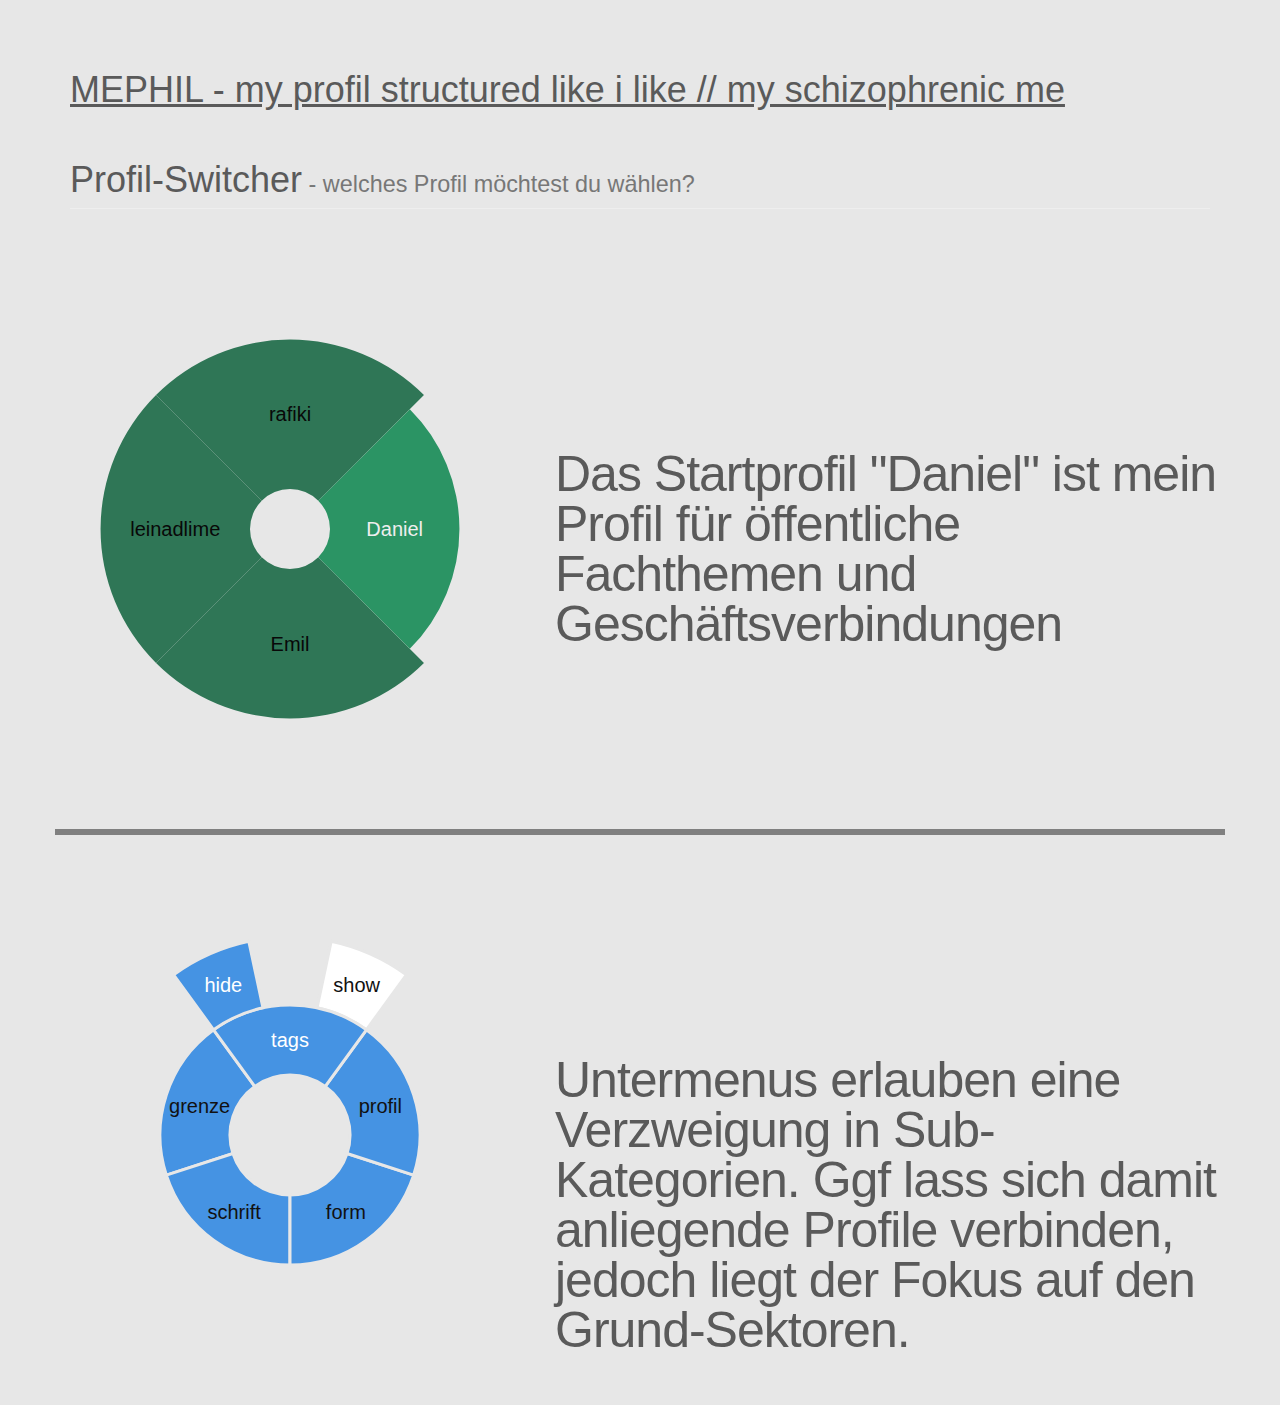
==== index.html @ 98ea05b8 "playing aroung with web nav" ====
﻿<!DOCTYPE html>
<html lang="en">
<head>
    <meta charset="utf-8" />
    <meta http-equiv="X-UA-Compatible" content="IE=edge" />
    <meta name="viewport" content="width=device-width, initial-scale=1" />
    <meta name="description" content="usage for wheelnav.js from gabor berkesi" />
    <meta name="keywords" content="profil menu" />
    <meta name="author" content="" />
    <link rel="shortcut icon" href="favicon.png">

    <title>Mefil - my profil</title>

    <!-- Bootstrap core CSS -->
    <link href="css/bootstrap.min.css" rel="stylesheet">
    <link href="css/index.css" rel="stylesheet">

    <script src="js/raphael.min.js"></script>
    <script src="js/raphael.icons.min.js"></script>
    <script src="js/wheelnav.min.js"></script>
    <script src="js/documentation.min.js"></script>
    <script type="text/javascript">

        var tabWheel;
        var pieWheel;
        var navWheel;

        window.onload = function () {

            createNavBar("", "ProfilSwitcher");

            //Default wheel
            tabWheel = new wheelnav("tabWheel");
            //tabWheel.centerY = 145;
            //tabWheel.wheelRadius = 115;
            //tabWheel.navAngle = 45;

            if (document.documentElement.clientWidth < 480) {
                tabWheel.navAngle = 90;
            }

            tabWheel.colors = new Array("#2b9464");
            tabWheel.titleFont = "20px Helvetica, Arial, sans-serif";

            tabWheel.animateeffect = "easeOut";
            tabWheel.animatetime = 700;

            tabWheel.slicePathCustom = slicePath().DonutSliceCustomization();
            tabWheel.slicePathCustom.minRadiusPercent = 0.2;
            tabWheel.slicePathCustom.maxRadiusPercent = 0.9472;
            tabWheel.sliceSelectedPathCustom = slicePath().DonutSliceCustomization();
            tabWheel.sliceSelectedPathCustom.minRadiusPercent = 0.2;
            tabWheel.sliceSelectedPathCustom.maxRadiusPercent = 0.8472;
            tabWheel.slicePathFunction = slicePath().DonutSlice;
            //tabWheel.sliceSelectedPathFunction = slicePath().DonutSlice;
            //tabWheel.sliceSelectedTransformFunction = sliceTransform().MoveMiddleTransform;
            //tabWheel.sliceSelectedTransformCustom = sliceTransform().sliceTransformCustomization();
            //tabWheel.sliceSelectedTransformCustom.scaleString = "s1.5";

            tabWheel.rotateRound = true;
            tabWheel.initWheel(["Daniel", "Emil", "leinadlime", "rafiki"]);

            tabWheel.navItems[3].sliceSelectedTransformFunction = sliceTransform().RotateTitleTransform;

            tabWheel.slicePathAttr = { fill: "#2f7656", stroke: "#E7E7E7", "stroke-width": 0, cursor: 'pointer' };
            tabWheel.sliceHoverAttr = { fill: "#2b9464", stroke: "#E7E7E7", "stroke-width": 0, cursor: 'pointer' };
            tabWheel.sliceSelectedAttr = { fill: "#2b9464", stroke: "#E7E7E7", "stroke-width": 0, cursor: 'default' };

            tabWheel.titleAttr = { font: tabWheel.titleFont, fill: "#080808", stroke: "none", cursor: 'pointer' };
            tabWheel.titleHoverAttr = { font: tabWheel.titleFont, fill: "#EEE", cursor: 'pointer', stroke: "none" };
            tabWheel.titleSelectedAttr = { font: tabWheel.titleFont, fill: "#EEE", cursor: 'default' };

            tabWheel.createWheel();

            
            createTabHandler(tabWheel.navItems[0].navItem, "tabDefaultNav", "tabDefault");
            createTabHandler(tabWheel.navItems[1].navItem, "tabDefaultNav", "tabJS");
            createTabHandler(tabWheel.navItems[2].navItem, "tabDefaultNav", "tabCSS");
            createTabHandler(tabWheel.navItems[3].navItem, "tabDefaultNav", "tabSVG");

          
            //Sub menu
            createSubMenu();
            
                    };

        function createSubMenu() {

            this.wheelnavMenu = new wheelnav("subWheel");

            this.subMenuRadius = this.wheelnavMenu.wheelRadius;

            this.wheelnavMenu.slicePathFunction = slicePath().DonutSlice;
            this.wheelnavMenu.slicePathCustom = new DonutSliceCustomization();
            this.wheelnavMenu.slicePathCustom.minRadiusPercent = 0.3;
            this.wheelnavMenu.slicePathCustom.maxRadiusPercent = 0.65;
            this.wheelnavMenu.sliceSelectedPathFunction = slicePath().DonutSlice;
            this.wheelnavMenu.sliceSelectedPathCustom = new DonutSliceCustomization();
            this.wheelnavMenu.sliceSelectedPathCustom.minRadiusPercent = 0.3;
            this.wheelnavMenu.sliceSelectedPathCustom.maxRadiusPercent = 0.65;

            this.wheelnavMenu.colors = new Array("#FFF");

            this.wheelnavSubMenu = new wheelnav("subWheelMenu", this.wheelnavMenu.raphael);

            this.wheelnavSubMenu.slicePathFunction = slicePath().DonutSlice;
            this.wheelnavSubMenu.slicePathCustom = new DonutSliceCustomization();
            this.wheelnavSubMenu.slicePathCustom.minRadiusPercent = 0.65;
            this.wheelnavSubMenu.slicePathCustom.maxRadiusPercent = 1;
            this.wheelnavSubMenu.sliceSelectedPathFunction = slicePath().DonutSlice;
            this.wheelnavSubMenu.sliceSelectedPathCustom = new DonutSliceCustomization();
            this.wheelnavSubMenu.sliceSelectedPathCustom.minRadiusPercent = 0.65;
            this.wheelnavSubMenu.sliceSelectedPathCustom.maxRadiusPercent = 1;

            this.wheelnavSubMenu.colors = new Array("#FFF");
            this.wheelnavSubMenu.currentPercent = 0.01;
            this.wheelnavSubMenu.minPercent = 0.6;

            this.wheelnavMenu.clickModeRotate = false;
            this.wheelnavMenu.navAngle = -90;

            this.wheelnavSubMenu.clickModeRotate = false;
            this.wheelnavSubMenu.navAngle = -90;
            this.wheelnavSubMenu.multiSelect = true;

            this.wheelnavMenu.createWheel(["tags", "profil", "form", "schrift", "grenze"]);
            this.wheelnavSubMenu.createWheel([null, "show", "erotik", "freizeit", "business", icon.opensource, icon.gear, icon.flickr, "12px", "15px", "18px", "thin", "thick", "none", "hide"]);

            var thisWheelnavMenu = this.wheelnavMenu;
            var thisWheelnavSubMenu = this.wheelnavSubMenu;

            this.wheelnavMenu.navItems[0].navigateFunction = function () { showSubMenu(thisWheelnavSubMenu, 0); };
            this.wheelnavMenu.navItems[1].navigateFunction = function () { showSubMenu(thisWheelnavSubMenu, 2); };
            this.wheelnavMenu.navItems[2].navigateFunction = function () { showSubMenu(thisWheelnavSubMenu, 5); };
            this.wheelnavMenu.navItems[3].navigateFunction = function () { showSubMenu(thisWheelnavSubMenu, 8); };
            this.wheelnavMenu.navItems[4].navigateFunction = function () { showSubMenu(thisWheelnavSubMenu, 11); };

            this.wheelnavSubMenu.navItems[1].navigateFunction = function () { showAllSubMenu(); };
            this.wheelnavSubMenu.navItems[14].navigateFunction = function () { hideAllSubMenu(); };

            this.wheelnavSubMenu.navItems[2].navigateFunction = function () { refreshAllSubMenu(thisWheelnavMenu, thisWheelnavSubMenu, "color1"); };
            this.wheelnavSubMenu.navItems[3].navigateFunction = function () { refreshAllSubMenu(thisWheelnavMenu, thisWheelnavSubMenu, "color2"); };
            this.wheelnavSubMenu.navItems[4].navigateFunction = function () { refreshAllSubMenu(thisWheelnavMenu, thisWheelnavSubMenu, "color3"); };

            this.wheelnavSubMenu.navItems[5].navigateFunction = function () { refreshAllSubMenu(thisWheelnavMenu, thisWheelnavSubMenu, "shape1"); };
            this.wheelnavSubMenu.navItems[6].navigateFunction = function () { refreshAllSubMenu(thisWheelnavMenu, thisWheelnavSubMenu, "shape2"); };
            this.wheelnavSubMenu.navItems[7].navigateFunction = function () { refreshAllSubMenu(thisWheelnavMenu, thisWheelnavSubMenu, "shape3"); };

            this.wheelnavSubMenu.navItems[8].navigateFunction = function () { refreshAllSubMenu(thisWheelnavMenu, thisWheelnavSubMenu, "font1"); };
            this.wheelnavSubMenu.navItems[9].navigateFunction = function () { refreshAllSubMenu(thisWheelnavMenu, thisWheelnavSubMenu, "font2"); };
            this.wheelnavSubMenu.navItems[10].navigateFunction = function () { refreshAllSubMenu(thisWheelnavMenu, thisWheelnavSubMenu, "font3"); };

            this.wheelnavSubMenu.navItems[11].navigateFunction = function () { refreshAllSubMenu(thisWheelnavMenu, thisWheelnavSubMenu, "stroke1"); };
            this.wheelnavSubMenu.navItems[12].navigateFunction = function () { refreshAllSubMenu(thisWheelnavMenu, thisWheelnavSubMenu, "stroke2"); };
            this.wheelnavSubMenu.navItems[13].navigateFunction = function () { refreshAllSubMenu(thisWheelnavMenu, thisWheelnavSubMenu, "stroke3"); };
            
            refreshAllSubMenu(thisWheelnavMenu, thisWheelnavSubMenu, "color3");
            refreshAllSubMenu(thisWheelnavMenu, thisWheelnavSubMenu, "shape1");
            refreshAllSubMenu(thisWheelnavMenu, thisWheelnavSubMenu, "font2");
            refreshAllSubMenu(thisWheelnavMenu, thisWheelnavSubMenu, "stroke2");

            this.wheelnavSubMenu.navItems[4].selected = true;
            this.wheelnavSubMenu.navItems[5].selected = true;
            this.wheelnavSubMenu.navItems[9].selected = true;
            this.wheelnavSubMenu.navItems[12].selected = true;
            showSubMenu(thisWheelnavSubMenu, 0);
        };

        function showSubMenu(thisWheelnavSubMenu, itemIndex) {

            hideAllSubMenu();

            thisWheelnavSubMenu.slicePathAttr = { opacity: 1, fill: "#FFF", "stroke-width": menuStrokeWidth, stroke: menuStroke };
            thisWheelnavSubMenu.sliceHoverAttr = { opacity: 1, fill: menuColor, "stroke-width": menuStrokeWidth, stroke: menuStroke };
            thisWheelnavSubMenu.sliceSelectedAttr = { opacity: 1, fill: menuColor, "stroke-width": menuStrokeWidth, stroke: menuStroke };

            this.wheelnavSubMenu.navItems[itemIndex].slicePathAttr = { opacity: 1, fill: "#FFF", "stroke-width": menuStrokeWidth, stroke: menuStroke, cursor: 'default' };
            this.wheelnavSubMenu.navItems[itemIndex].sliceHoverAttr = { opacity: 1, fill: menuColor, "stroke-width": menuStrokeWidth, stroke: menuStroke, cursor: 'pointer' };
            this.wheelnavSubMenu.navItems[itemIndex].sliceSelectedAttr = { opacity: 1, fill: menuColor, "stroke-width": menuStrokeWidth, stroke: menuStroke, cursor: 'default' };
            this.wheelnavSubMenu.navItems[itemIndex].titleAttr = { opacity: 1, font: menuFont, fill: "#111", cursor: 'default', stroke: "none" };
            this.wheelnavSubMenu.navItems[itemIndex].titleHoverAttr = { opacity: 1, font: menuFont, fill: "#111", cursor: 'pointer', stroke: "none" };
            this.wheelnavSubMenu.navItems[itemIndex].titleSelectedAttr = { opacity: 1, font: menuFont, fill: "#FFF", cursor: 'default', stroke: "none" };
            this.wheelnavSubMenu.navItems[itemIndex].refreshNavItem();

            this.wheelnavSubMenu.navItems[itemIndex + 1].slicePathAttr = { opacity: 1, fill: "#FFF", "stroke-width": menuStrokeWidth, stroke: menuStroke, cursor: 'default' };
            this.wheelnavSubMenu.navItems[itemIndex + 1].sliceHoverAttr = { opacity: 1, fill: menuColor, "stroke-width": menuStrokeWidth, stroke: menuStroke, cursor: 'pointer' };
            this.wheelnavSubMenu.navItems[itemIndex + 1].sliceSelectedAttr = { opacity: 1, fill: menuColor, "stroke-width": menuStrokeWidth, stroke: menuStroke, cursor: 'default' };
            this.wheelnavSubMenu.navItems[itemIndex + 1].titleAttr = { opacity: 1, font: menuFont, fill: "#111", cursor: 'default', stroke: "none" };
            this.wheelnavSubMenu.navItems[itemIndex + 1].titleHoverAttr = { opacity: 1, font: menuFont, fill: "#111", cursor: 'pointer', stroke: "none" };
            this.wheelnavSubMenu.navItems[itemIndex + 1].titleSelectedAttr = { opacity: 1, font: menuFont, fill: "#FFF", cursor: 'default', stroke: "none" };
            this.wheelnavSubMenu.navItems[itemIndex + 1].refreshNavItem();

            if (itemIndex == 0) {
                itemIndex = 12;
            }

            this.wheelnavSubMenu.navItems[itemIndex + 2].slicePathAttr = { opacity: 1, fill: "#FFF", "stroke-width": menuStrokeWidth, stroke: menuStroke, cursor: 'default' };
            this.wheelnavSubMenu.navItems[itemIndex + 2].sliceHoverAttr = { opacity: 1, fill: menuColor, "stroke-width": menuStrokeWidth, stroke: menuStroke, cursor: 'pointer' };
            this.wheelnavSubMenu.navItems[itemIndex + 2].sliceSelectedAttr = { opacity: 1, fill: menuColor, "stroke-width": menuStrokeWidth, stroke: menuStroke, cursor: 'default' };
            this.wheelnavSubMenu.navItems[itemIndex + 2].titleAttr = { opacity: 1, font: menuFont, fill: "#111", cursor: 'default', stroke: "none" };
            this.wheelnavSubMenu.navItems[itemIndex + 2].titleHoverAttr = { opacity: 1, font: menuFont, fill: "#111", cursor: 'pointer', stroke: "none" };
            this.wheelnavSubMenu.navItems[itemIndex + 2].titleSelectedAttr = { opacity: 1, font: menuFont, fill: "#FFF", cursor: 'default', stroke: "none" };
            this.wheelnavSubMenu.navItems[itemIndex + 2].refreshNavItem();
        }

        var menuColor;
        var menuStroke;
        var menuStrokeWidth;
        var menuFont = '100 18px Helvetica, Arial, sans-serif';

        function refreshAllSubMenu(thisWheelnavMenu, thisWheelnavSubMenu, itemIndex) {

            if (thisWheelnavMenu.slicePathAttr !== null) {
                menuColor = thisWheelnavMenu.slicePathAttr.fill;
            }
            else {
                menuColor = "#d14d28";
            }
            if (thisWheelnavMenu.slicePathAttr !== null) {
                menuStroke = thisWheelnavMenu.slicePathAttr.stroke;
            }
            else {
                menuStroke = "#e7e7e7";
            }
            if (thisWheelnavMenu.slicePathAttr !== null) {
                menuStrokeWidth = thisWheelnavMenu.slicePathAttr["stroke-width"];
            }
            else {
                menuStrokeWidth = "1px";
            }

            switch (itemIndex) {
                case "color1":
                    thisWheelnavSubMenu.navItems[3].selected = false;
                    thisWheelnavSubMenu.navItems[4].selected = false;
                    if (this.wheelnavSubMenu.navItems[2].selected === true) {
                        this.wheelnavSubMenu.navItems[2].selected = false;
                    }
                    menuColor = "#d14d28";

                    break;
                case "color2":
                    thisWheelnavSubMenu.navItems[2].selected = false;
                    thisWheelnavSubMenu.navItems[4].selected = false;
                    if (this.wheelnavSubMenu.navItems[3].selected === true) {
                        this.wheelnavSubMenu.navItems[3].selected = false;
                    }
                    menuColor = "#2b9464";

                    break;
                case "color3":
                    thisWheelnavSubMenu.navItems[2].selected = false;
                    thisWheelnavSubMenu.navItems[3].selected = false;
                    if (this.wheelnavSubMenu.navItems[4].selected === true) {
                        this.wheelnavSubMenu.navItems[4].selected = false;
                    }
                    menuColor = "#4593e3";

                    break;
                case "shape1":
                    wheelnavSubMenu.navItems[6].selected = false;
                    wheelnavSubMenu.navItems[7].selected = false;
                    if (this.wheelnavSubMenu.navItems[5].selected === true) {
                        this.wheelnavSubMenu.navItems[5].selected = false;
                    }
                    thisWheelnavMenu.wheelRadius = this.subMenuRadius;
                    thisWheelnavMenu.slicePathFunction = slicePath().DonutSlice;
                    thisWheelnavMenu.slicePathCustom = new DonutSliceCustomization();
                    thisWheelnavMenu.slicePathCustom.minRadiusPercent = 0.3;
                    thisWheelnavMenu.slicePathCustom.maxRadiusPercent = 0.65;
                    thisWheelnavMenu.sliceSelectedPathFunction = slicePath().DonutSlice;
                    thisWheelnavMenu.sliceSelectedPathCustom = new DonutSliceCustomization();
                    thisWheelnavMenu.sliceSelectedPathCustom.minRadiusPercent = 0.3;
                    thisWheelnavMenu.sliceSelectedPathCustom.maxRadiusPercent = 0.65;
                    thisWheelnavSubMenu.wheelRadius = this.subMenuRadius;
                    thisWheelnavSubMenu.slicePathFunction = slicePath().DonutSlice;
                    thisWheelnavSubMenu.slicePathCustom = new DonutSliceCustomization();
                    thisWheelnavSubMenu.slicePathCustom.minRadiusPercent = 0.65;
                    thisWheelnavSubMenu.slicePathCustom.maxRadiusPercent = 0.99;
                    thisWheelnavSubMenu.sliceSelectedPathFunction = slicePath().DonutSlice;
                    thisWheelnavSubMenu.sliceSelectedPathCustom = new DonutSliceCustomization();
                    thisWheelnavSubMenu.sliceSelectedPathCustom.minRadiusPercent = 0.65;
                    thisWheelnavSubMenu.sliceSelectedPathCustom.maxRadiusPercent = 0.99;
                    break;
                case "shape2":
                    thisWheelnavSubMenu.navItems[5].selected = false;
                    thisWheelnavSubMenu.navItems[7].selected = false;
                    if (this.wheelnavSubMenu.navItems[6].selected === true) {
                        this.wheelnavSubMenu.navItems[6].selected = false;
                    }
                    thisWheelnavMenu.wheelRadius = this.subMenuRadius * 0.6;
                    thisWheelnavMenu.slicePathFunction = slicePath().PieSlice;
                    thisWheelnavMenu.slicePathCustom = new PieSliceCustomization();
                    thisWheelnavMenu.sliceSelectedPathFunction = slicePath().PieSlice;
                    thisWheelnavMenu.sliceSelectedPathCustom = new PieSliceCustomization();
                    thisWheelnavSubMenu.wheelRadius = this.subMenuRadius * 1.1;
                    thisWheelnavSubMenu.slicePathFunction = slicePath().PieSlice;
                    thisWheelnavSubMenu.slicePathCustom = new PieSliceCustomization();
                    thisWheelnavSubMenu.slicePathCustom.startRadiusPercent = 0.55;
                    thisWheelnavSubMenu.slicePathCustom.titleRadiusPercent = 0.85;
                    thisWheelnavSubMenu.sliceSelectedPathFunction = slicePath().PieSlice;
                    thisWheelnavSubMenu.sliceSelectedPathCustom = new PieSliceCustomization();
                    thisWheelnavSubMenu.sliceSelectedPathCustom.startRadiusPercent = 0.55;
                    thisWheelnavSubMenu.sliceSelectedPathCustom.titleRadiusPercent = 0.85;
                    break;
                case "shape3":
                    thisWheelnavSubMenu.navItems[5].selected = false;
                    thisWheelnavSubMenu.navItems[6].selected = false;
                    if (this.wheelnavSubMenu.navItems[7].selected === true) {
                        this.wheelnavSubMenu.navItems[7].selected = false;
                    }
                    thisWheelnavMenu.wheelRadius = this.subMenuRadius;
                    thisWheelnavMenu.slicePathFunction = slicePath().MenuSliceWithoutLine;
                    thisWheelnavMenu.slicePathCustom = new MenuSliceCustomization();
                    thisWheelnavMenu.slicePathCustom.titleRadiusPercent = 0.35;
                    thisWheelnavMenu.slicePathCustom.menuRadius = 40;
                    thisWheelnavMenu.sliceSelectedPathFunction = slicePath().MenuSliceWithoutLine;
                    thisWheelnavMenu.sliceSelectedPathCustom = new MenuSliceCustomization();
                    thisWheelnavMenu.sliceSelectedPathCustom.titleRadiusPercent = 0.35;
                    thisWheelnavMenu.sliceSelectedPathCustom.menuRadius = 40;
                    thisWheelnavSubMenu.wheelRadius = this.subMenuRadius;
                    thisWheelnavSubMenu.slicePathFunction = slicePath().MenuSliceWithoutLine;
                    thisWheelnavSubMenu.slicePathCustom = new MenuSliceCustomization();
                    thisWheelnavSubMenu.slicePathCustom.titleRadiusPercent = 0.75;
                    thisWheelnavSubMenu.slicePathCustom.lineBaseRadiusPercent = 0.3;
                    thisWheelnavSubMenu.slicePathCustom.menuRadius = 35;
                    thisWheelnavSubMenu.sliceSelectedPathFunction = slicePath().MenuSliceWithoutLine;
                    thisWheelnavSubMenu.sliceSelectedPathCustom = new MenuSliceCustomization();
                    thisWheelnavSubMenu.sliceSelectedPathCustom.titleRadiusPercent = 0.75;
                    thisWheelnavSubMenu.sliceSelectedPathCustom.lineBaseRadiusPercent = 0.3;
                    thisWheelnavSubMenu.sliceSelectedPathCustom.menuRadius = 35;
                    break;
                case "font1":
                    thisWheelnavSubMenu.navItems[9].selected = false;
                    thisWheelnavSubMenu.navItems[10].selected = false;
                    if (this.wheelnavSubMenu.navItems[8].selected === true) {
                        this.wheelnavSubMenu.navItems[8].selected = false;
                    }
                    menuFont = '100 18px Helvetica, Arial, sans-serif';
                    break;
                case "font2":
                    thisWheelnavSubMenu.navItems[8].selected = false;
                    thisWheelnavSubMenu.navItems[10].selected = false;
                    if (this.wheelnavSubMenu.navItems[9].selected === true) {
                        this.wheelnavSubMenu.navItems[9].selected = false;
                    }
                    menuFont = '100 20px Helvetica, Arial, sans-serif';
                    break;
                case "font3":
                    thisWheelnavSubMenu.navItems[8].selected = false;
                    thisWheelnavSubMenu.navItems[9].selected = false;
                    if (this.wheelnavSubMenu.navItems[10].selected === true) {
                        this.wheelnavSubMenu.navItems[10].selected = false;
                    }
                    menuFont = '100 22px Helvetica, Arial, sans-serif';
                    break;
                case "stroke1":
                    thisWheelnavSubMenu.navItems[12].selected = false;
                    thisWheelnavSubMenu.navItems[13].selected = false;
                    if (this.wheelnavSubMenu.navItems[11].selected === true) {
                        this.wheelnavSubMenu.navItems[11].selected = false;
                    }
                    menuStroke = "#E7E7E7";
                    menuStrokeWidth = "1px";
                    break;
                case "stroke2":
                    thisWheelnavSubMenu.navItems[11].selected = false;
                    thisWheelnavSubMenu.navItems[13].selected = false;
                    if (this.wheelnavSubMenu.navItems[12].selected === true) {
                        this.wheelnavSubMenu.navItems[12].selected = false;
                    }
                    menuStroke = "#E7E7E7";
                    menuStrokeWidth = "3px";
                    break;
                case "stroke3":
                    thisWheelnavSubMenu.navItems[11].selected = false;
                    thisWheelnavSubMenu.navItems[12].selected = false;
                    if (this.wheelnavSubMenu.navItems[13].selected === true) {
                        this.wheelnavSubMenu.navItems[13].selected = false;
                    }
                    menuStroke = "none";
                    menuStrokeWidth = "0px";
                    break;
            }

            thisWheelnavMenu.slicePathAttr = { fill: menuColor, opacity: 1, "stroke-width": menuStrokeWidth, stroke: menuStroke, cursor: 'default' };
            thisWheelnavMenu.sliceHoverAttr = { fill: menuColor, opacity: 0.9, "stroke-width": menuStrokeWidth, stroke: menuStroke, cursor: 'pointer' };
            thisWheelnavMenu.sliceSelectedAttr = { fill: menuColor, opacity: 1, "stroke-width": menuStrokeWidth, stroke: menuStroke, cursor: 'default' };
            thisWheelnavSubMenu.slicePathAttr = { fill: "#FFF", "stroke-width": menuStrokeWidth, stroke: menuStroke, cursor: 'default' };
            thisWheelnavSubMenu.sliceHoverAttr = { fill: menuColor, "stroke-width": menuStrokeWidth, stroke: menuStroke, cursor: 'pointer' };
            thisWheelnavSubMenu.sliceSelectedAttr = { fill: menuColor, "stroke-width": menuStrokeWidth, stroke: menuStroke, cursor: 'default' };
            thisWheelnavMenu.titleAttr = { font: menuFont, fill: "#111", cursor: 'default', stroke: "none" };
            thisWheelnavMenu.titleHoverAttr = { font: menuFont, fill: "#111", cursor: 'pointer', stroke: "none" };
            thisWheelnavMenu.titleSelectedAttr = { font: menuFont, fill: "#FFF", cursor: 'default', stroke: "none" };
            thisWheelnavSubMenu.titleAttr = { font: menuFont, fill: "#111", cursor: 'default', stroke: "none" };
            thisWheelnavSubMenu.titleHoverAttr = { font: menuFont, fill: "#111", cursor: 'pointer', stroke: "none" };
            thisWheelnavSubMenu.titleSelectedAttr = { font: menuFont, fill: "#FFF", cursor: 'default', stroke: "none" };

            thisWheelnavMenu.refreshWheel(true);
            thisWheelnavSubMenu.refreshWheel(true);
        };

        function hideAllSubMenu() {
            this.wheelnavSubMenu.navItems[1].selected = false;
            this.wheelnavSubMenu.navItems[14].selected = true;

            for (var itemIndex = 0; itemIndex < this.wheelnavSubMenu.navItems.length; itemIndex++) {
                this.wheelnavSubMenu.navItems[itemIndex].slicePathAttr = { opacity: 0 };
                this.wheelnavSubMenu.navItems[itemIndex].sliceHoverAttr = { opacity: 0 };
                this.wheelnavSubMenu.navItems[itemIndex].sliceSelectedAttr = { opacity: 0 };
                this.wheelnavSubMenu.navItems[itemIndex].titleAttr = { opacity: 0 };
                this.wheelnavSubMenu.navItems[itemIndex].titleHoverAttr = { opacity: 0 };
                this.wheelnavSubMenu.navItems[itemIndex].titleSelectedAttr = { opacity: 0 };
                this.wheelnavSubMenu.navItems[itemIndex].refreshNavItem();
            }
        }

        function showAllSubMenu() {
            this.wheelnavSubMenu.navItems[14].selected = false;
            if (this.wheelnavSubMenu.navItems[1].selected === true) {
                this.wheelnavSubMenu.navItems[1].selected = false;
            }

            for (var itemIndex = 0; itemIndex < this.wheelnavSubMenu.navItems.length; itemIndex++) {
                this.wheelnavSubMenu.navItems[itemIndex].slicePathAttr = { opacity: 1, fill: "#FFF", "stroke-width": menuStrokeWidth, stroke: menuStroke, cursor: 'default' };
                this.wheelnavSubMenu.navItems[itemIndex].sliceHoverAttr = { opacity: 1, fill: menuColor, "stroke-width": menuStrokeWidth, stroke: menuStroke, cursor: 'pointer' };
                this.wheelnavSubMenu.navItems[itemIndex].sliceSelectedAttr = { opacity: 1, fill: menuColor, "stroke-width": menuStrokeWidth, stroke: menuStroke, cursor: 'default' };
                this.wheelnavSubMenu.navItems[itemIndex].titleAttr = { opacity: 1, font: menuFont, fill: "#111", cursor: 'default', stroke: "none" };
                this.wheelnavSubMenu.navItems[itemIndex].titleHoverAttr = { opacity: 1, font: menuFont, fill: "#111", cursor: 'pointer', stroke: "none" };
                this.wheelnavSubMenu.navItems[itemIndex].titleSelectedAttr = { opacity: 1, font: menuFont, fill: "#FFF", cursor: 'default', stroke: "none" };
                this.wheelnavSubMenu.navItems[itemIndex].refreshNavItem();
            }
        }

        function setMarker() {
            if (navWheel.selectedNavItemIndex === 3) {
                navWheel.navigateWheel(0);
            }
            else {
                navWheel.navigateWheel(3);
            }
        };
    </script>

</head>
<!-- NAVBAR
================================================== -->
<body>
    <div id="wheelNavBar" class="navbar-wrapper">
    </div>
	

    <div class="container">
	<h1><u>MEPHIL - my profil structured like i like // my schizophrenic me</u></h1>

        <div class="row">
            <div class="col-lg-12">
                <h1 class="page-header">Profil-Switcher<small> - welches Profil möchtest du wählen? </small></h1>
            </div>
        </div>
    </div>

    <!-- Marketing messaging and featurettes
    ================================================== -->
    <!-- Wrap the rest of the page in another container to center all the content. -->

    <div class="container marketing">

        <!-- START THE FEATURETTES -->
        <!--TabMenu-->

        <hr class="featurette-divider-examples-hide" id="tabWheelHr" />

        <div class="row featurette">
            <div class="col-md-5">
                <div id="tabWheel" class="wheelNav400"></div>
            </div>
            <div class="col-md-7">
                <!-- Nav tabs -->
                <ul class="nav nav-tabs" id="tabDefaultNav" hidden="hidden">
                    <li class="active"><a href="#tabDefault" data-toggle="tab">Daniel</a></li>
                    <li><a href="#tabJS" data-toggle="tab">Emil</a></li>
                    <li><a href="#tabCSS" data-toggle="tab">leinadlime</a></li>
                    <li><a href="#tabSVG" data-toggle="tab">rafiki</a></li>
                </ul>

                <!-- Tab panes -->
                <div class="tab-content">
                    <div class="tab-pane fade in active" id="tabDefault">
                        <h2 class="featurette-heading">
				Das Startprofil "Daniel" ist mein Profil für öffentliche Fachthemen und Geschäftsverbindungen
                            <br />
                        </h2>
                    </div>
                    <div class="tab-pane fade" id="tabJS">
                        <h2 class="featurette-heading">
                            Emil ist der kreative Webbanause.
                        </h2>
                    </div>
                    <div class="tab-pane fade" id="tabCSS">
                        <h2 class="featurette-heading">
                            Leinadlime ist das Profil, das im Internet mich anonym vertritt und in SocialMedia auftreten kann, ohne direkte Verbindungen zu mir zu knüpfen.
                        </h2>
                    </div>
                    <div class="tab-pane fade" id="tabSVG">
                        <h2 class="featurette-heading">
                            Rafiki kommt ins Spiel, wenn es etwas raffinierter sein muss.
                        </h2>
                    </div>
                </div>
            </div>
        </div>

        <!--PieMenu-->
                <!--SubMenu-->
        <hr class="featurette-divider-examples">

        <div class="row featurette">
            <div class="col-md-5">
                <div id="subWheel" class="wheelNav400"></div>
            </div>
            <div class="col-md-7">

                <!-- Nav tabs -->
                <ul class="nav nav-tabs" id="Ul1" hidden="hidden">
                    <li class="active"><a href="#tabPie" data-toggle="tab">Pie menu</a></li>
                    <li><a href="#tabPie1" data-toggle="tab"></a></li>
                    <li><a href="#tabPie2" data-toggle="tab"></a></li>
                </ul>

                <!-- Tab panes -->
                <div class="tab-content">
                    <div class="tab-pane fade in active" id="Div2">
                        <h2 class="featurette-heading">Untermenus erlauben eine Verzweigung in Sub-Kategorien. Ggf lass sich damit anliegende Profile verbinden, jedoch liegt der Fokus auf den Grund-Sektoren.</h2>
                    </div>
                </div>
            </div>
        </div>

        <!-- /END THE FEATURETTES -->

    </div><!-- /.container -->

    <!-- FOOTER -->

    <!-- Bootstrap core JavaScript
    ================================================== -->
    <!-- Placed at the end of the document so the pages load faster -->
    <script src="js/jquery-1.10.2.min.js"></script>
    <script src="js/bootstrap.min.js"></script>

</body>
</html>
---- css/index.css ----
/* GLOBAL STYLES
-------------------------------------------------- */
/* Padding below the footer and lighter body text */

body {
  margin-top: 50px;
  padding-bottom: 40px;
  color: #5a5a5a;
  background-color: #E7E7E7;
}

a, a:visited, a:active, 
.link, .link:visited, .link:active {
    background-color:  #5a5a5a;
    color: #dedede;
    padding: 0 3px 0 3px;
}

a:hover, .link:hover {
    background-color: transparent;
    color: #5a5a5a;
    text-decoration: underline;
    cursor: pointer;
}

a.btn-link, a.btn-link:visited, a.btn-link:active, a.btn-link:focus,
.btn-link, .btn-link:visited, .btn-link:active, .btn-link:focus {
    background-color:  #5a5a5a;
    color: #dedede;
    padding: 10px 16px;
    text-decoration: none;
}

a.btn-link:hover,
.btn-link:hover {
    background-color:  transparent;
    color: #5a5a5a;
    padding: 10px 16px;
    border-color: #adadad;
    text-decoration: none;
}


footer {
    border-top: 2px solid #5a5a5a;
    border-bottom: 2px solid #5a5a5a;
    padding-top: 15px;
}

/* CUSTOMIZE THE NAVBAR
-------------------------------------------------- */

/* Special class on .container surrounding .navbar, used for positioning it into place. */
.navbar-wrapper {
  position: absolute;
  top: 100;
  left: 0;
  right: 0;
  z-index: 20;
}

.navbar {
	display: none;
}
/* Flip around the padding for proper display in narrow viewports */
.navbar-wrapper .container {
  padding-left: 0;
  padding-right: 0;
}
.navbar-wrapper .navbar {
  padding-left: 15px;
  padding-right: 15px;
}


/* CUSTOMIZE THE CAROUSEL
-------------------------------------------------- */

/* Carousel base class */
.carousel {
  height: 500px;
  margin-bottom: 60px;
}
/* Since positioning the image, we need to help out the caption */
.carousel-caption {
  z-index: 10;
}

/* Declare heights because of positioning of img element */
.carousel .item {
  height: 500px;
  background-color: #777;
}
.carousel-inner > .item > img {
  position: absolute;
  top: 0;
  left: 0;
  min-width: 100%;
  height: 500px;
}



/* MARKETING CONTENT
-------------------------------------------------- */

/* Pad the edges of the mobile views a bit */
.marketing {
  padding-left: 15px;
  padding-right: 15px;
}

/* Center align the text within the three columns below the carousel */
.marketing .col-lg-4 {
  text-align: center;
  margin-bottom: 20px;
}
.marketing h2 {
  font-weight: normal;
}
.marketing .col-lg-4 p {
  margin-left: 10px;
  margin-right: 10px;
}


/* Featurettes
------------------------- */

.featurette-divider {
  margin: 60px 0; /* Space out the Bootstrap <hr> more */
}

.featurette-divider-examples {
  margin: 100px 0; /* Space out the Bootstrap <hr> more */
  border-width: 20px;
  border: solid;
}

.featurette-divider-examples-hide {
  margin: 50px 0; /* Space out the Bootstrap <hr> more */
  border-width: 0;
  border: none;
}

/* Thin out the marketing headings */
.featurette-heading {
  font-weight: 300;
  line-height: 1;
  letter-spacing: -1px;
}

.featurette-heading-example {
  font-weight: 300;
  line-height: 1;
  letter-spacing: -1px;
  background-color:  #2b9464;
  padding: 10px;
  margin-left: -90px;
  margin-right: 70px;
}

.featurette-heading-example .text-muted {
  background-color:  #2f7656;
  padding: 15px;
}

.featurette-heading-example .text-muted a {
    color: #CCC;
}

/* RESPONSIVE CSS
-------------------------------------------------- */

@media (min-width: 768px) {

  /* Remove the edge padding needed for mobile */
  .marketing {
    padding-left: 0;
    padding-right: 0;
  }

  /* Navbar positioning foo */
  .navbar-wrapper {
    margin-top: 20px;
  }
  .navbar-wrapper .container {
    padding-left:  15px;
    padding-right: 15px;
  }
  .navbar-wrapper .navbar {
    padding-left:  0;
    padding-right: 0;
  }

  /* The navbar becomes detached from the top, so we round the corners */
  .navbar-wrapper .navbar {
    border-radius: 4px;
  }

  /* Bump up size of carousel content */
  .carousel-caption p {
    margin-bottom: 20px;
    font-size: 21px;
    line-height: 1.4;
  }

  .featurette-heading, .featurette-heading-example {
    font-size: 50px;
  }

}

@media (min-width: 992px) {
  .featurette-heading, .featurette-heading-example {
    margin-top: 120px;
  }
}

@media (max-width: 1200px) {

  .featurette-heading-example {
      margin-left: 0;
      margin-right: 0;
    }

  .featurette-heading-example .text-muted {
       padding: 2px 4px;
    }

  .featurette-divider-examples-hide {
      margin: 50px 0; /* Space out the Bootstrap <hr> more */
      border-width: 0;
      border: none;
    }
}

.wheelNav400 {
    height: 400px;
    width: 400px;
    margin: auto;
}

.wheelNav350 {
    height: 350px;
    width: 350px;
    margin: auto;
}

.wheelNav300 {
    height: 300px;
    width: 300px;
    margin: auto;
}

.wheelNavExample300 {
    height: 350px;
    width: 350px;
    margin: auto 80px auto auto;
}

.wheelNav200 {
    height: 200px;
    width: 200px;
    margin: auto;
}

.wheelNav200fix {
    height: 200px;
    width: 200px;
    margin: auto;
}

.wheelNavHalfTitle {
    display: block;
    margin-bottom: -5px;
    text-align: center;
}

.wheelNavHalf200 {
    height: 115px;
    width: 150px;
    margin: auto;
}

.wheelNav100 {
    height: 150px;
    width: 110px;
}

.wheelNavChapter {
    height: 100px;
    width: 100px;
    margin: auto;
}

@media (max-width: 480px) {
  .wheelNav400 {
    height: 300px;
    width: 300px;
    margin: auto;
  }

  .wheelNav350 {
    height: 250px;
    width: 250px;
    margin: auto;
  }

  .wheelNav300 {
    height: 200px;
    width: 200px;
    margin: auto;
  }

  .wheelNav200 {
    height: 160px;
    width: 160px;
  }

  .wheelNavHalf200 {
    height: 105px;
    width: 150px;
  }

  .wheelNav100 {
    height: 100px;
    width: 60px;
  }
}

/*#region Pricing table */

.flat .plan {
    -moz-border-radius: 6px;
    -webkit-border-radius: 6px;
    border-radius: 6px;
    list-style: none;
    padding: 0 0 20px;
    margin: 0 0 15px;
    background: #fff;
}
.flat .plan li {
    padding: 10px 15px;
    color: #999;
    border-top: 1px solid #f5f5f5;
    -webkit-transition: 300ms;
    -moz-transition: 300ms;
    -o-transition: 300ms;
    transition: 300ms;
}
.flat .plan li.plan-notop {
  border-top: 0;
}
.flat .plan li.plan-title {
  border-top: 0;
  font-size: 16px;
  padding-top: 0px;
  color: #333;
}
.flat .plan li.plan-name {
    -moz-border-radius: 6px 6px 0 0;
    -webkit-border-radius: 6px 6px 0 0;
    border-radius: 6px 6px 0 0;
    padding: 15px;
    font-size: 24px;
    line-height: 24px;
    color: #fff;
    margin-bottom: 30px;
    border-top: 0;
}

.flat .plan li.plan1 {
    background: #2ECC40;
}
.flat .plan li.plan2 {
    background: #FFDC00;
}
.flat .plan li.plan3 {
    background: #FF851B;
}
.flat .plan li.plan4 {
    background: #FF4136;
}

.flat .plan li > strong {
  color: #333;
}
.flat .plan-action {
  margin-top: 5px;
  margin-bottom: 20px;
}
.flat .plan.featured {
    -webkit-transform: scale(1.1);
    -ms-transform: scale(1.1);
    -moz-transform: scale(1.1);
    -o-transform: scale(1.1);
    transform: scale(1.1);
}
.flat .plan:hover li.plan-name {
  background: #000;
}

/*#endregion */

.outerlink {
    color: #428bca;
    text-decoration: none;
}

.outerlink:hover {
    color: #428bca;
    text-decoration: underline;
    cursor: pointer;
}

/*thanks*/

.developers {
    background-color:  #2ac56c;
    color: #ffffff;
    padding: 10px;
}

.bloggers {
    background-color:  #f06060;
    color: #ffffff;
    padding: 10px;
}

.visitors {
    background-color:  #4593e3;
    color: #ffffff;
    padding: 10px;
}

.thanks {
    font-size: 20px;
}

.html5 {
    margin-top: -4px;
    cursor: pointer;
}
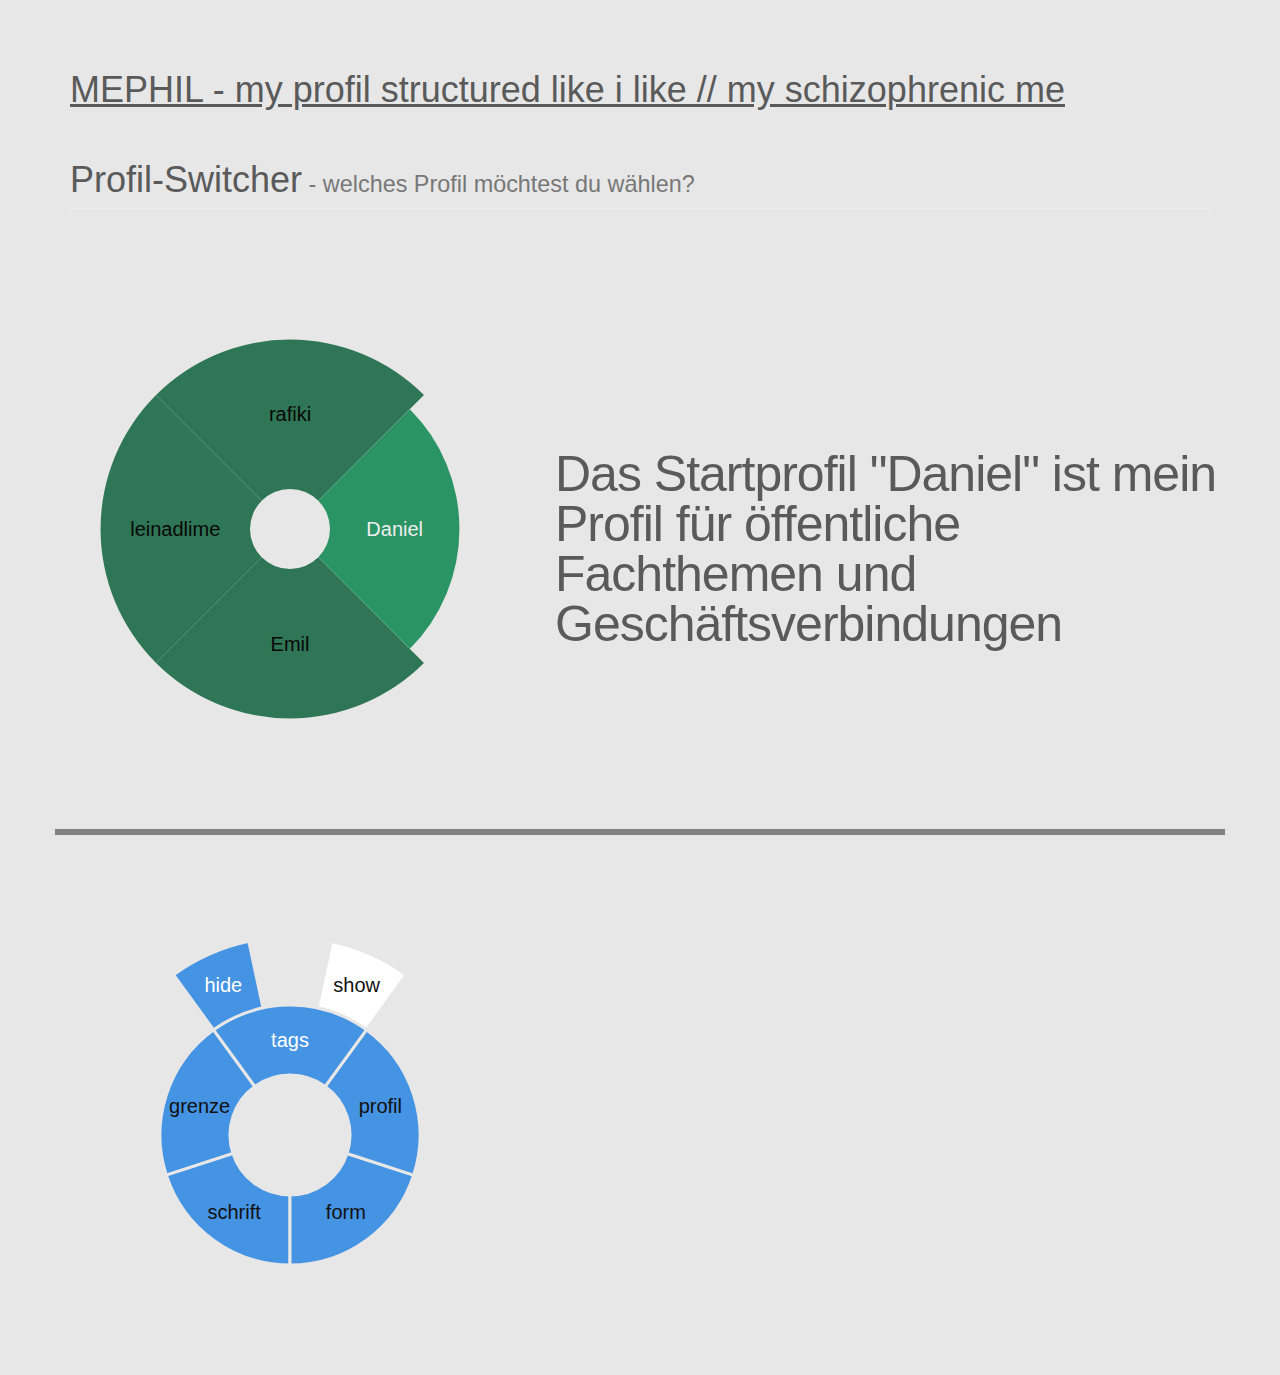
==== commit d41ef61f: "delete text fucking up mobil nav" ====
--- a/index.html
+++ b/index.html
@@ -531,7 +531,7 @@
                 <!-- Tab panes -->
                 <div class="tab-content">
                     <div class="tab-pane fade in active" id="Div2">
-                        <h2 class="featurette-heading">Untermenus erlauben eine Verzweigung in Sub-Kategorien. Ggf lass sich damit anliegende Profile verbinden, jedoch liegt der Fokus auf den Grund-Sektoren.</h2>
+                        <h2 class="featurette-heading"></h2>
                     </div>
                 </div>
             </div>
